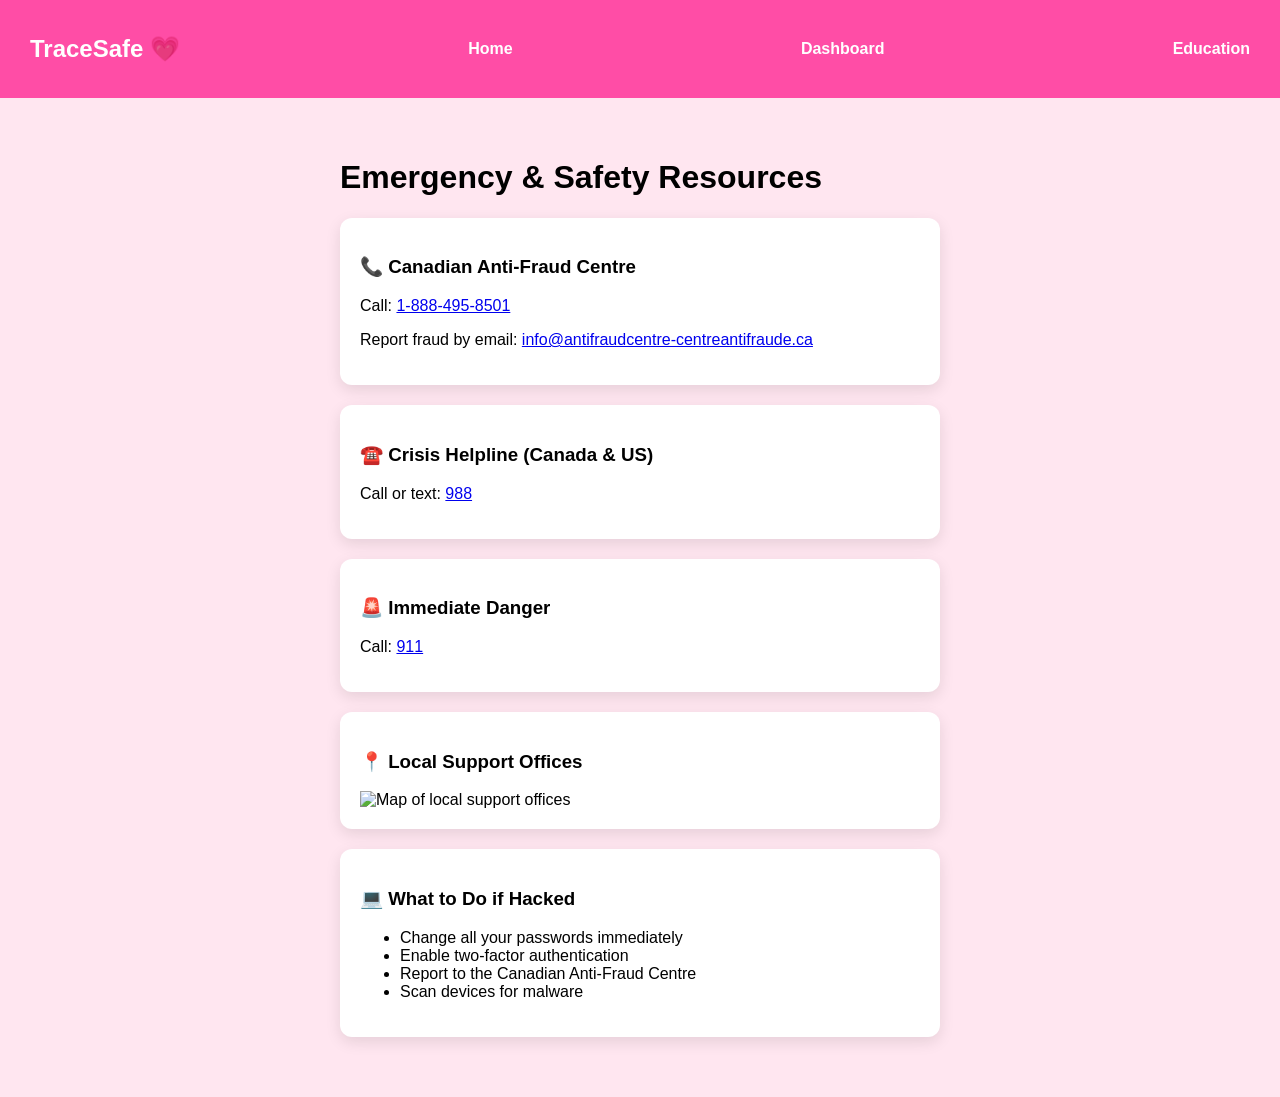
==== emergency.html @ 058f403a "Add emergency resources HTML page" ====
<!DOCTYPE html>
<html>
<head>
  <title>Emergency Resources - TraceSafe</title>
  <link rel="stylesheet" href="style.css">
  <script src="script.js" defer></script>
</head>
<body>

<nav>
  <h2>TraceSafe 💗</h2>
  <a href="index.html">Home</a>
  <a href="dashboard.html">Dashboard</a>
  <a href="education.html">Education</a>
</nav>

<div class="container">
  <h1>Emergency & Safety Resources</h1>

  <div class="card">
    <h3>📞 Canadian Anti-Fraud Centre</h3>
    <p>Call: <a href="tel:18884958501">1-888-495-8501</a></p>
    <p>Report fraud by email: <a href="mailto:info@antifraudcentre-centreantifraude.ca">info@antifraudcentre-centreantifraude.ca</a></p>
  </div>

  <div class="card">
    <h3>☎️ Crisis Helpline (Canada & US)</h3>
    <p>Call or text: <a href="tel:988">988</a></p>
  </div>

  <div class="card">
    <h3>🚨 Immediate Danger</h3>
    <p>Call: <a href="tel:911">911</a></p>
  </div>

  <div class="card">
    <h3>📍 Local Support Offices</h3>
    <img src="https://via.placeholder.com/400x200?text=Map+Image" alt="Map of local support offices">
  </div>

  <div class="card">
    <h3>💻 What to Do if Hacked</h3>
    <ul>
      <li>Change all your passwords immediately</li>
      <li>Enable two-factor authentication</li>
      <li>Report to the Canadian Anti-Fraud Centre</li>
      <li>Scan devices for malware</li>
    </ul>
  </div>

</div>

</body>
</html>
---- style.css ----
body {
  margin: 0;
  font-family: Arial, sans-serif;
  background: #ffe6f0;
}

nav {
  background: #ff4da6;
  color: white;
  padding: 15px 30px;
  display: flex;
  justify-content: space-between;
  align-items: center;
}

nav a {
  color: white;
  text-decoration: none;
  font-weight: bold;
}

.hero {
  text-align: center;
  padding: 80px 20px;
}

.btn {
  background: #ff4da6;
  color: white;
  padding: 12px 25px;
  text-decoration: none;
  border-radius: 8px;
  display: inline-block;
  margin-top: 20px;
}

.container {
  padding: 40px;
  max-width: 600px;
  margin: auto;
}

.card {
  background: white;
  padding: 20px;
  border-radius: 12px;
  margin-bottom: 20px;
  box-shadow: 0 5px 15px rgba(0,0,0,0.1);
}

button {
  background: #ff4da6;
  color: white;
  border: none;
  padding: 10px;
  margin-top: 10px;
  border-radius: 6px;
  cursor: pointer;
}

input[type="text"] {
  width: 100%;
  padding: 8px;
  margin-top: 10px;
}

.risk-bar-container {
  width: 100%;
  height: 20px;
  background: #eee;
  border-radius: 10px;
  overflow: hidden;
}

#riskBar {
  height: 100%;
  width: 0%;
  background: #ff4da6;
  transition: width 0.5s;
}
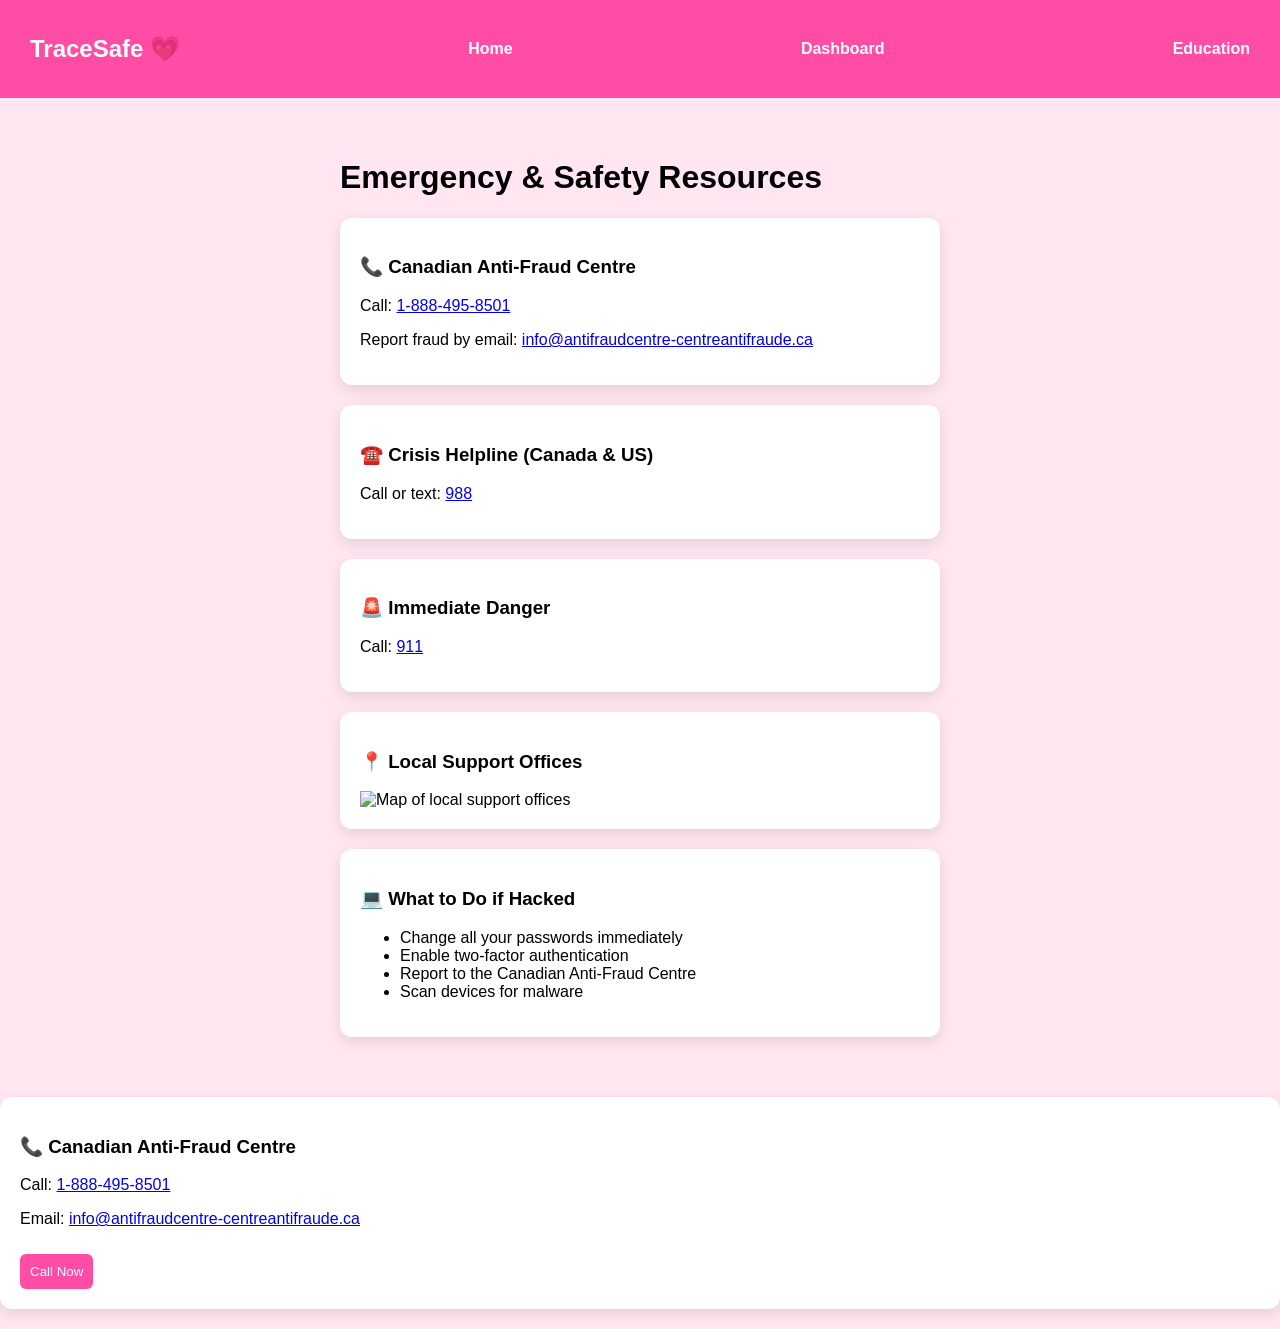
==== commit 07b99839: "Add Canadian Anti-Fraud Centre contact details Added contact information for the Canadian Anti-Fraud" ====
--- a/emergency.html
+++ b/emergency.html
@@ -52,3 +52,9 @@
 
 </body>
 </html>
+<div class="card">
+  <h3>📞 Canadian Anti-Fraud Centre</h3>
+  <p>Call: <a href="tel:18884958501">1-888-495-8501</a></p>
+  <p>Email: <a href="mailto:info@antifraudcentre-centreantifraude.ca">info@antifraudcentre-centreantifraude.ca</a></p>
+  <button onclick="alert('Dialing 1-888-495-8501...')">Call Now</button>
+</div>
--- a/style.css
+++ b/style.css
@@ -78,3 +78,8 @@
   background: #ff4da6;
   transition: width 0.5s;
 }
+.card:hover {
+  transform: scale(1.03);
+  box-shadow: 0 10px 20px rgba(0,0,0,0.2);
+  transition: all 0.3s ease;
+}
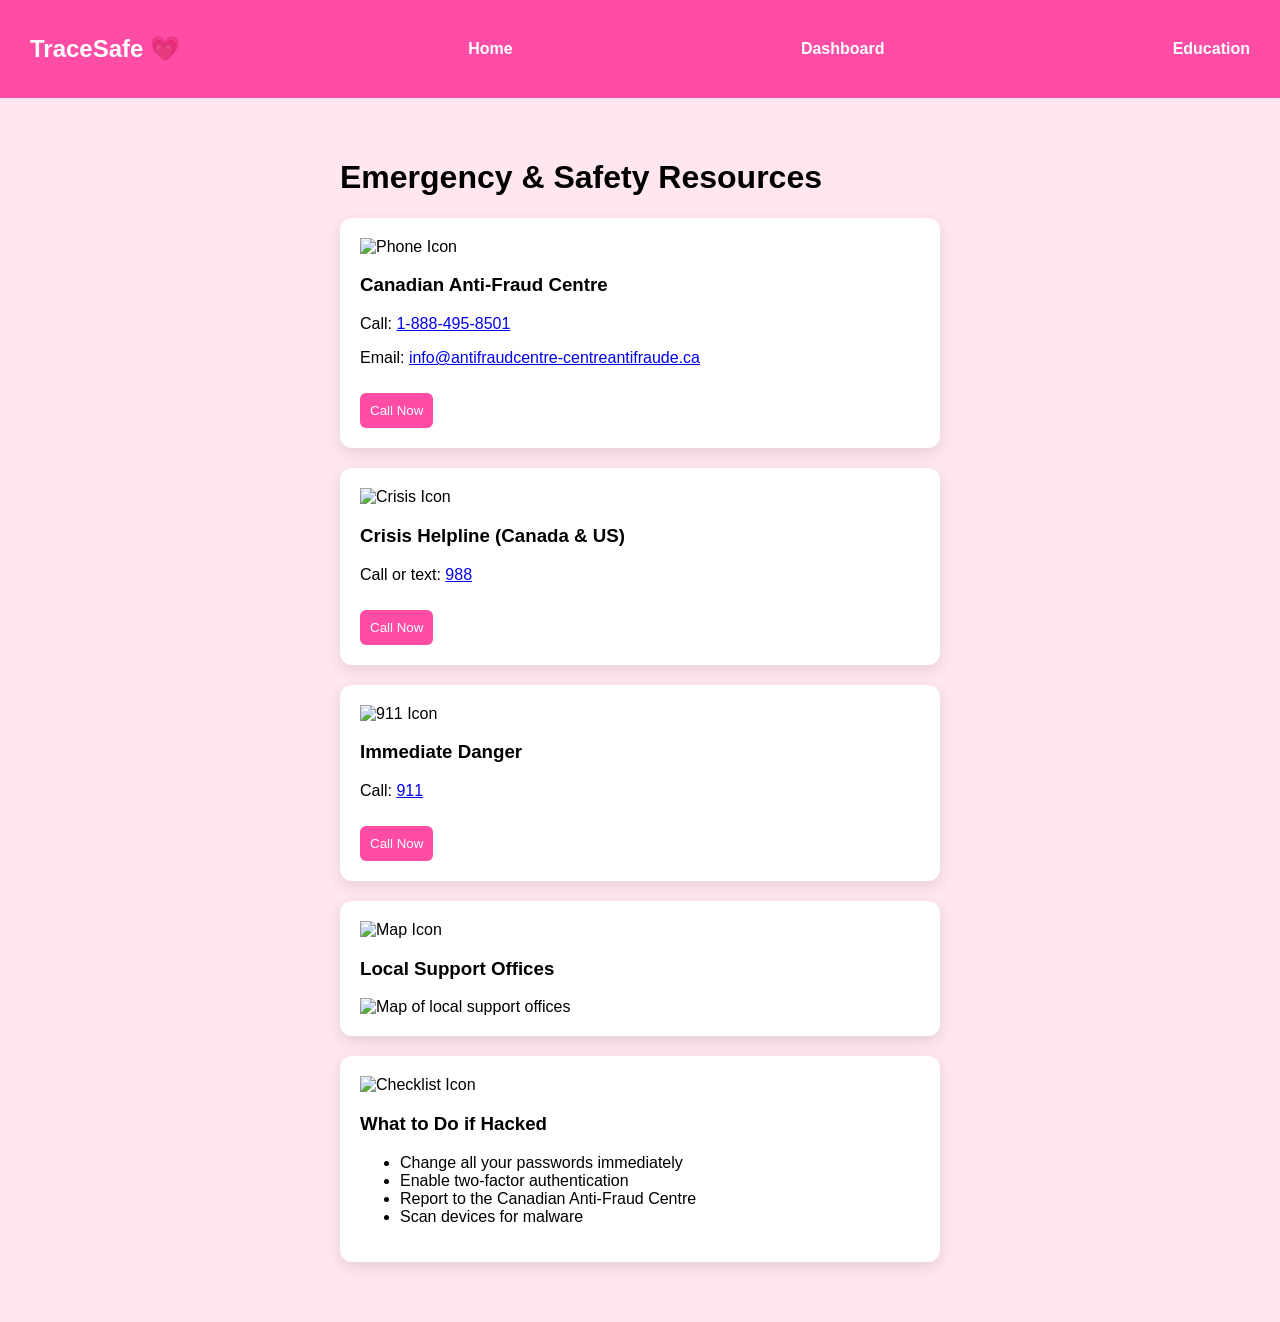
==== commit cd6ca88e: "Enhance emergency resources with icons and buttons" ====
--- a/emergency.html
+++ b/emergency.html
@@ -18,28 +18,36 @@
   <h1>Emergency & Safety Resources</h1>
 
   <div class="card">
-    <h3>📞 Canadian Anti-Fraud Centre</h3>
+    <img src="https://via.placeholder.com/50?text=📞" alt="Phone Icon">
+    <h3>Canadian Anti-Fraud Centre</h3>
     <p>Call: <a href="tel:18884958501">1-888-495-8501</a></p>
-    <p>Report fraud by email: <a href="mailto:info@antifraudcentre-centreantifraude.ca">info@antifraudcentre-centreantifraude.ca</a></p>
+    <p>Email: <a href="mailto:info@antifraudcentre-centreantifraude.ca">info@antifraudcentre-centreantifraude.ca</a></p>
+    <button onclick="alert('Dialing 1-888-495-8501...')">Call Now</button>
   </div>
 
   <div class="card">
-    <h3>☎️ Crisis Helpline (Canada & US)</h3>
+    <img src="https://via.placeholder.com/50?text=☎️" alt="Crisis Icon">
+    <h3>Crisis Helpline (Canada & US)</h3>
     <p>Call or text: <a href="tel:988">988</a></p>
+    <button onclick="alert('Dialing 988...')">Call Now</button>
   </div>
 
   <div class="card">
-    <h3>🚨 Immediate Danger</h3>
+    <img src="https://via.placeholder.com/50?text=🚨" alt="911 Icon">
+    <h3>Immediate Danger</h3>
     <p>Call: <a href="tel:911">911</a></p>
+    <button onclick="alert('Dialing 911...')">Call Now</button>
   </div>
 
   <div class="card">
-    <h3>📍 Local Support Offices</h3>
+    <img src="https://via.placeholder.com/50?text=🗺️" alt="Map Icon">
+    <h3>Local Support Offices</h3>
     <img src="https://via.placeholder.com/400x200?text=Map+Image" alt="Map of local support offices">
   </div>
 
   <div class="card">
-    <h3>💻 What to Do if Hacked</h3>
+    <img src="https://via.placeholder.com/50?text=💻" alt="Checklist Icon">
+    <h3>What to Do if Hacked</h3>
     <ul>
       <li>Change all your passwords immediately</li>
       <li>Enable two-factor authentication</li>
@@ -52,9 +60,3 @@
 
 </body>
 </html>
-<div class="card">
-  <h3>📞 Canadian Anti-Fraud Centre</h3>
-  <p>Call: <a href="tel:18884958501">1-888-495-8501</a></p>
-  <p>Email: <a href="mailto:info@antifraudcentre-centreantifraude.ca">info@antifraudcentre-centreantifraude.ca</a></p>
-  <button onclick="alert('Dialing 1-888-495-8501...')">Call Now</button>
-</div>
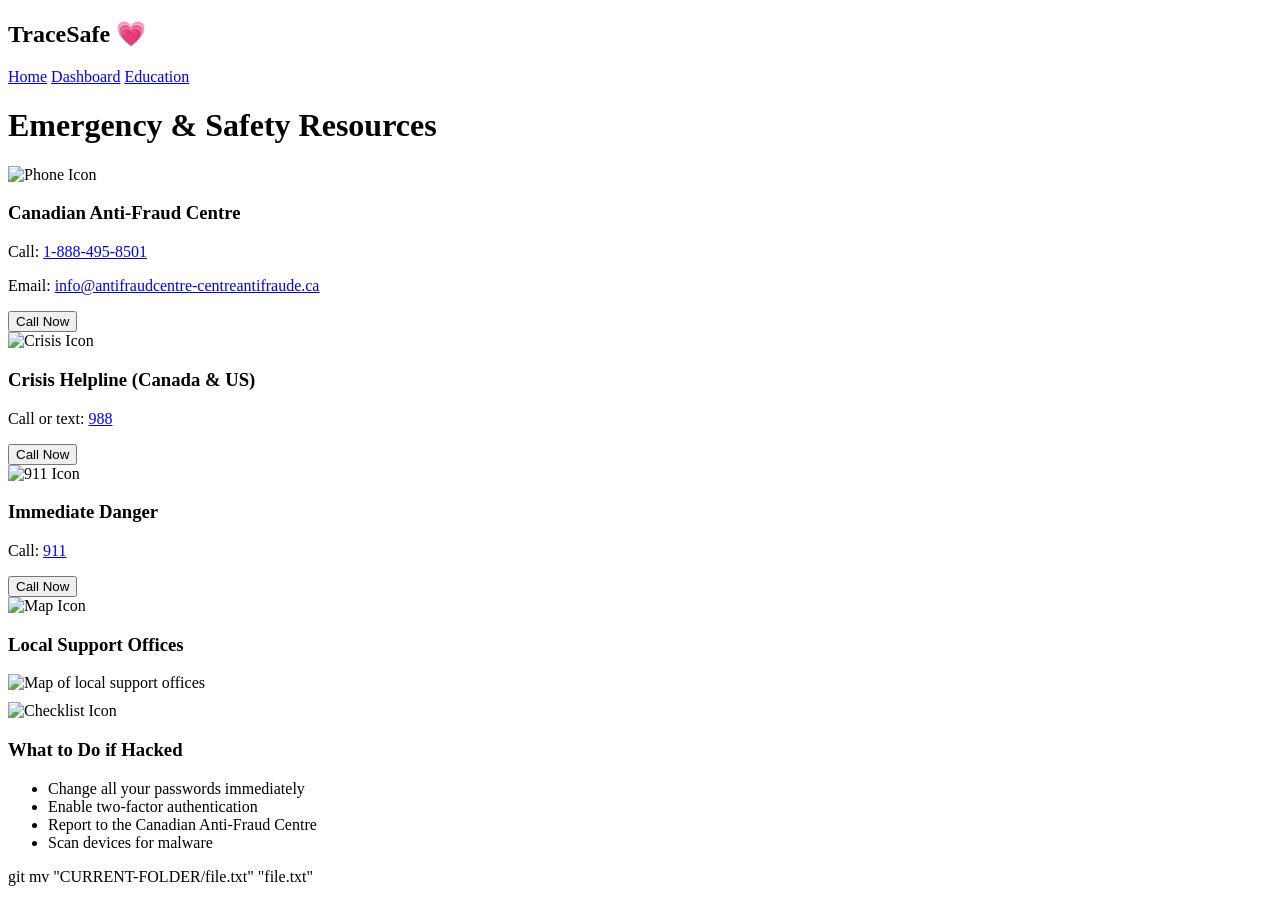
==== commit fd2afcfd: "Update emergency.html" ====
--- a/emergency.html
+++ b/emergency.html
@@ -60,3 +60,4 @@
 
 </body>
 </html>
+git mv "CURRENT-FOLDER/file.txt" "file.txt"
--- a/style.css
+++ b/style.css
@@ -1,85 +1,19 @@
-body {
-  margin: 0;
-  font-family: Arial, sans-serif;
-  background: #ffe6f0;
-}
-
-nav {
-  background: #ff4da6;
-  color: white;
-  padding: 15px 30px;
-  display: flex;
-  justify-content: space-between;
-  align-items: center;
-}
-
-nav a {
-  color: white;
-  text-decoration: none;
-  font-weight: bold;
-}
-
-.hero {
-  text-align: center;
-  padding: 80px 20px;
-}
-
-.btn {
-  background: #ff4da6;
-  color: white;
-  padding: 12px 25px;
-  text-decoration: none;
-  border-radius: 8px;
-  display: inline-block;
-  margin-top: 20px;
-}
-
-.container {
-  padding: 40px;
-  max-width: 600px;
-  margin: auto;
-}
-
-.card {
-  background: white;
-  padding: 20px;
-  border-radius: 12px;
-  margin-bottom: 20px;
-  box-shadow: 0 5px 15px rgba(0,0,0,0.1);
-}
-
-button {
-  background: #ff4da6;
-  color: white;
-  border: none;
-  padding: 10px;
-  margin-top: 10px;
-  border-radius: 6px;
-  cursor: pointer;
-}
-
-input[type="text"] {
-  width: 100%;
-  padding: 8px;
-  margin-top: 10px;
-}
-
-.risk-bar-container {
-  width: 100%;
-  height: 20px;
-  background: #eee;
-  border-radius: 10px;
-  overflow: hidden;
-}
-
-#riskBar {
-  height: 100%;
-  width: 0%;
-  background: #ff4da6;
-  transition: width 0.5s;
-}
+/* Card hover animation */
 .card:hover {
   transform: scale(1.03);
   box-shadow: 0 10px 20px rgba(0,0,0,0.2);
   transition: all 0.3s ease;
 }
+
+/* Quiz result styling */
+#quizResult {
+  font-weight: bold;
+  margin-top: 10px;
+  color: #ff4da6; /* Pink */
+}
+
+/* Card images styling */
+.card img {
+  display: block;
+  margin: 0 auto 10px auto;
+}
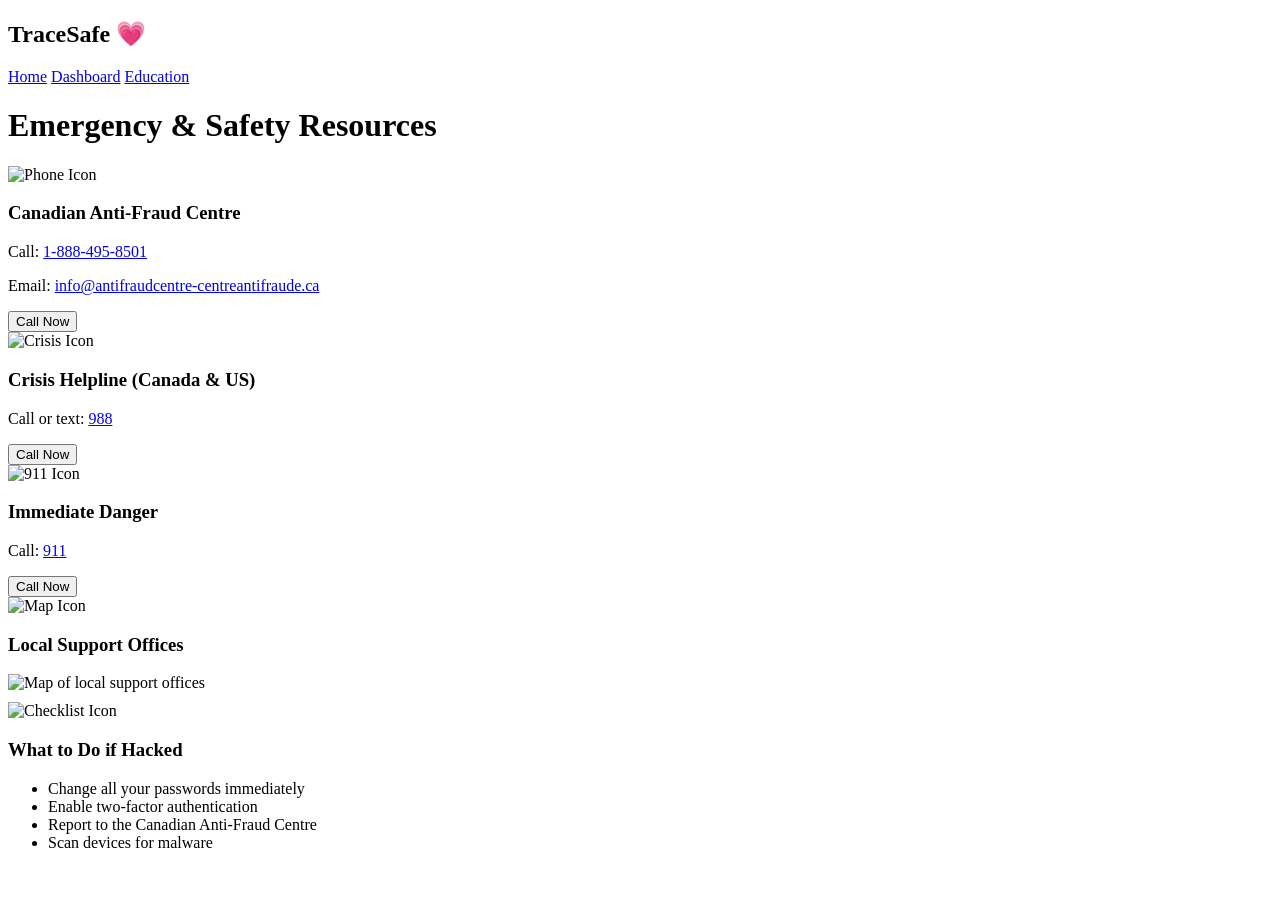
==== commit 0103f132: "Update emergency.html" ====
--- a/emergency.html
+++ b/emergency.html
@@ -60,4 +60,3 @@
 
 </body>
 </html>
-git mv "CURRENT-FOLDER/file.txt" "file.txt"
